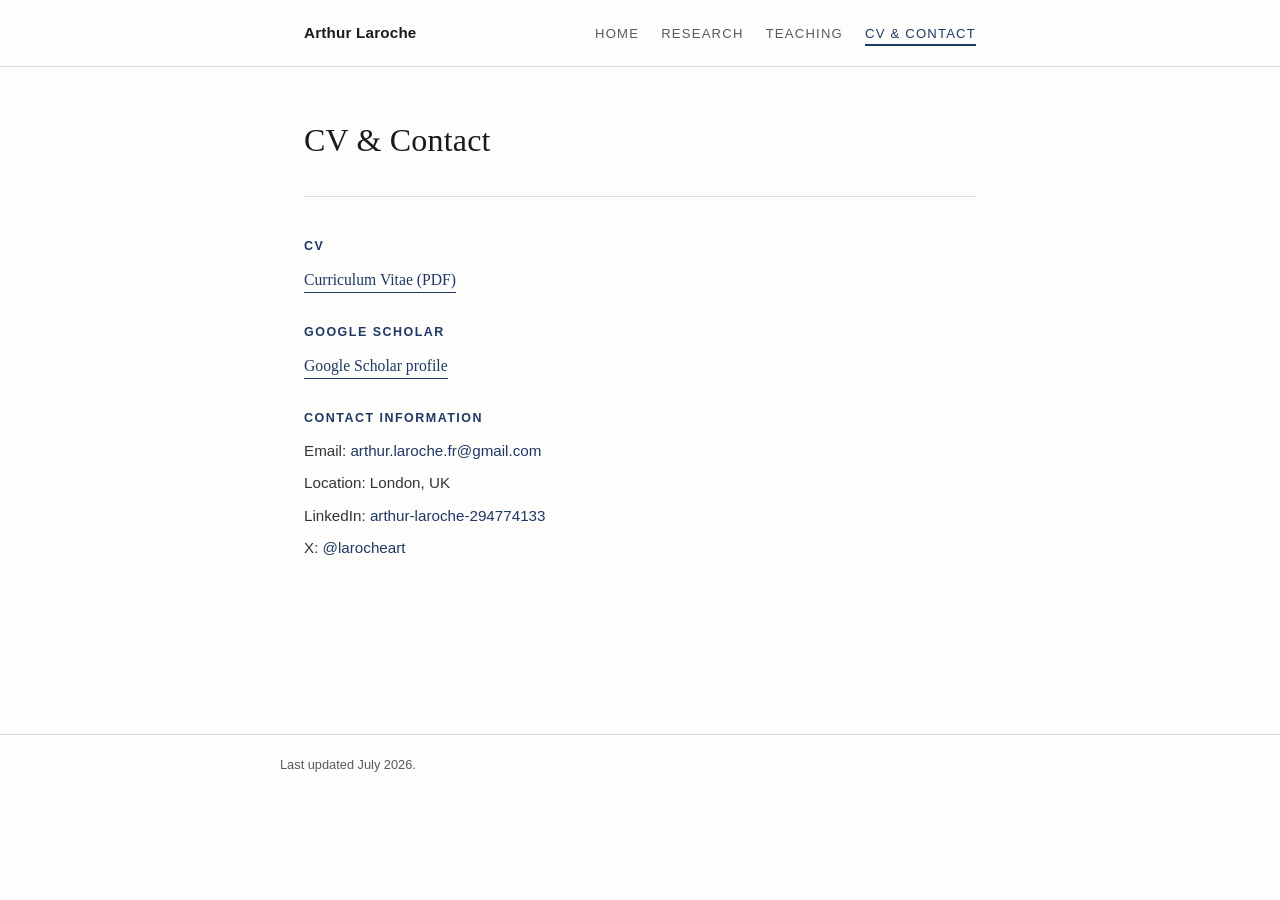
==== cv-contact.html @ 4a1773eb "Add files via upload" ====
<!DOCTYPE html>
<html lang="en">
<head>
<meta charset="UTF-8">
<meta name="viewport" content="width=device-width, initial-scale=1.0">
<title>CV &amp; Contact &middot; Arthur Laroche</title>
<link rel="stylesheet" href="style.css">
</head>
<body>

<nav class="site-nav">
  <div class="nav-inner">
    <a class="nav-name" href="https://arthurlaroche.github.io/">Arthur Laroche</a>
    <ul>
      <li><a class="nav-link" href="index.html">Home</a></li>
      <li><a class="nav-link" href="research.html">Research</a></li>
      <li><a class="nav-link" href="teaching.html">Teaching</a></li>
      <li><a class="nav-link active" href="cv-contact.html">CV &amp; Contact</a></li>
    </ul>
  </div>
</nav>

<div class="wrap">

  <header class="page-header">
    <h1>CV &amp; Contact</h1>
  </header>

  <div class="cv-block">
    <h2>CV</h2>
    <a class="file-link" href="cv.pdf">Curriculum Vitae (PDF)</a>
  </div>

  <div class="cv-block">
    <h2>Google Scholar</h2>
    <a class="file-link" href="#">Google Scholar profile</a>
  </div>

  <div class="cv-block">
    <h2>Contact Information</h2>
    <div class="contact-list">
      <div>Email: <a href="mailto:arthur.laroche.fr@gmail.com">arthur.laroche.fr@gmail.com</a></div>
      <div>Location: London, UK</div>
      <div>LinkedIn: <a href="https://www.linkedin.com/in/arthur-laroche-294774133/">arthur-laroche-294774133</a></div>
      <div>X: <a href="https://x.com/larocheart">@larocheart</a></div>
    </div>
  </div>

</div>

<footer class="site-footer">
  <div class="wrap" style="padding: 0;">Last updated July 2026.</div>
</footer>

</body>
</html>
---- style.css ----
:root {
  --ink: #1a1a1a;
  --muted: #5a5a5a;
  --line: #dddddd;
  --accent: #1F3864;
  --bg: #fdfdfc;
}
* { box-sizing: border-box; }
body {
  margin: 0;
  font-family: Georgia, 'Times New Roman', serif;
  color: var(--ink);
  background: var(--bg);
  line-height: 1.6;
}
.wrap {
  max-width: 720px;
  margin: 0 auto;
  padding: 48px 24px 96px;
}

/* Nav */
nav.site-nav {
  border-bottom: 1px solid var(--line);
}
nav.site-nav .nav-inner {
  max-width: 720px;
  margin: 0 auto;
  padding: 20px 24px;
  display: flex;
  align-items: center;
  justify-content: space-between;
  font-family: Helvetica, Arial, sans-serif;
}
nav.site-nav .nav-name {
  font-size: 0.95rem;
  font-weight: 700;
  color: var(--ink);
  text-decoration: none;
  letter-spacing: 0.2px;
}
nav.site-nav ul {
  list-style: none;
  display: flex;
  gap: 22px;
  margin: 0;
  padding: 0;
}
nav.site-nav a.nav-link {
  color: var(--muted);
  text-decoration: none;
  font-size: 0.82rem;
  text-transform: uppercase;
  letter-spacing: 1.2px;
  padding-bottom: 3px;
  border-bottom: 2px solid transparent;
}
nav.site-nav a.nav-link:hover {
  color: var(--accent);
}
nav.site-nav a.nav-link.active {
  color: var(--accent);
  border-bottom: 2px solid var(--accent);
}

/* Header block (page title area) — used on Research / Teaching / CV pages */
header.page-header {
  margin-bottom: 40px;
  padding-bottom: 24px;
  border-bottom: 1px solid var(--line);
}
h1 {
  font-size: 2rem;
  margin: 0 0 6px;
  font-weight: 500;
  letter-spacing: 0.2px;
}
.role {
  color: var(--muted);
  font-size: 1.05rem;
  margin: 0 0 14px;
}
.contact {
  font-family: Helvetica, Arial, sans-serif;
  font-size: 0.9rem;
  color: var(--muted);
}
.contact a {
  color: var(--accent);
  text-decoration: none;
}
.contact a:hover { text-decoration: underline; }
.contact span:not(:last-child)::after {
  content: "  \00b7  ";
  color: var(--line);
}

/* Home page hero */
.hero {
  display: flex;
  align-items: flex-start;
  gap: 28px;
  margin-bottom: 8px;
  padding-bottom: 32px;
  border-bottom: 1px solid var(--line);
}
.avatar-placeholder {
  flex: 0 0 auto;
  width: 112px;
  height: 112px;
  border-radius: 50%;
  border: 1px dashed var(--line);
  background: #f2f1ee;
  display: flex;
  align-items: center;
  justify-content: center;
  font-family: Helvetica, Arial, sans-serif;
  font-size: 0.72rem;
  text-transform: uppercase;
  letter-spacing: 1px;
  color: var(--muted);
  text-align: center;
}
.hero-copy { flex: 1 1 auto; min-width: 0; }
.hero-name {
  font-size: 1.6rem;
  margin: 0 0 4px;
  font-weight: 500;
  letter-spacing: 0.2px;
}
.hero-role {
  color: var(--muted);
  font-size: 1rem;
  margin: 0 0 14px;
}
.hero-copy p { font-size: 0.98rem; }
.hero-links {
  font-family: Helvetica, Arial, sans-serif;
  font-size: 0.85rem;
  margin-top: 6px;
}
.hero-links a {
  color: var(--accent);
  text-decoration: none;
}
.hero-links a:hover { text-decoration: underline; }

@media (max-width: 480px) {
  .hero { flex-direction: column; align-items: center; text-align: center; }
  .hero-links { text-align: center; }
}

/* CV & Contact page */
.cv-block { margin-bottom: 30px; }
.cv-block h2 { margin-bottom: 10px; }
.cv-block a.file-link {
  display: inline-block;
  color: var(--accent);
  text-decoration: none;
  border-bottom: 1px solid var(--accent);
  font-size: 0.98rem;
}
.cv-block a.file-link:hover { opacity: 0.75; }
.contact-list {
  font-family: Helvetica, Arial, sans-serif;
  font-size: 0.95rem;
  color: #333;
}
.contact-list div { margin-bottom: 8px; }
.contact-list a { color: var(--accent); text-decoration: none; }
.contact-list a:hover { text-decoration: underline; }

section {
  margin-bottom: 36px;
}
h2 {
  font-family: Helvetica, Arial, sans-serif;
  font-size: 0.78rem;
  text-transform: uppercase;
  letter-spacing: 1.5px;
  color: var(--accent);
  margin: 0 0 14px;
}
p { margin: 0 0 12px; }

.paper { margin-bottom: 28px; }
.paper-title { font-weight: 700; margin-bottom: 3px; }
.paper-meta {
  font-style: italic;
  color: var(--muted);
  font-size: 0.92rem;
  margin-bottom: 8px;
}
.paper-abstract { font-size: 0.95rem; color: #333; }
.paper-tag {
  display: inline-block;
  font-family: Helvetica, Arial, sans-serif;
  font-size: 0.7rem;
  text-transform: uppercase;
  letter-spacing: 1px;
  color: var(--accent);
  border: 1px solid var(--accent);
  border-radius: 3px;
  padding: 2px 7px;
  margin-bottom: 10px;
}

ul.plain { margin: 0; padding-left: 18px; }
ul.plain li { margin-bottom: 8px; }

.teach-entry { margin-bottom: 22px; }
.teach-title { font-weight: 700; margin-bottom: 2px; }
.teach-meta {
  font-style: italic;
  color: var(--muted);
  font-size: 0.92rem;
  margin-bottom: 6px;
}
.teach-desc { font-size: 0.95rem; color: #333; }

footer.site-footer {
  margin-top: 48px;
  padding-top: 20px;
  border-top: 1px solid var(--line);
  font-family: Helvetica, Arial, sans-serif;
  font-size: 0.8rem;
  color: var(--muted);
}
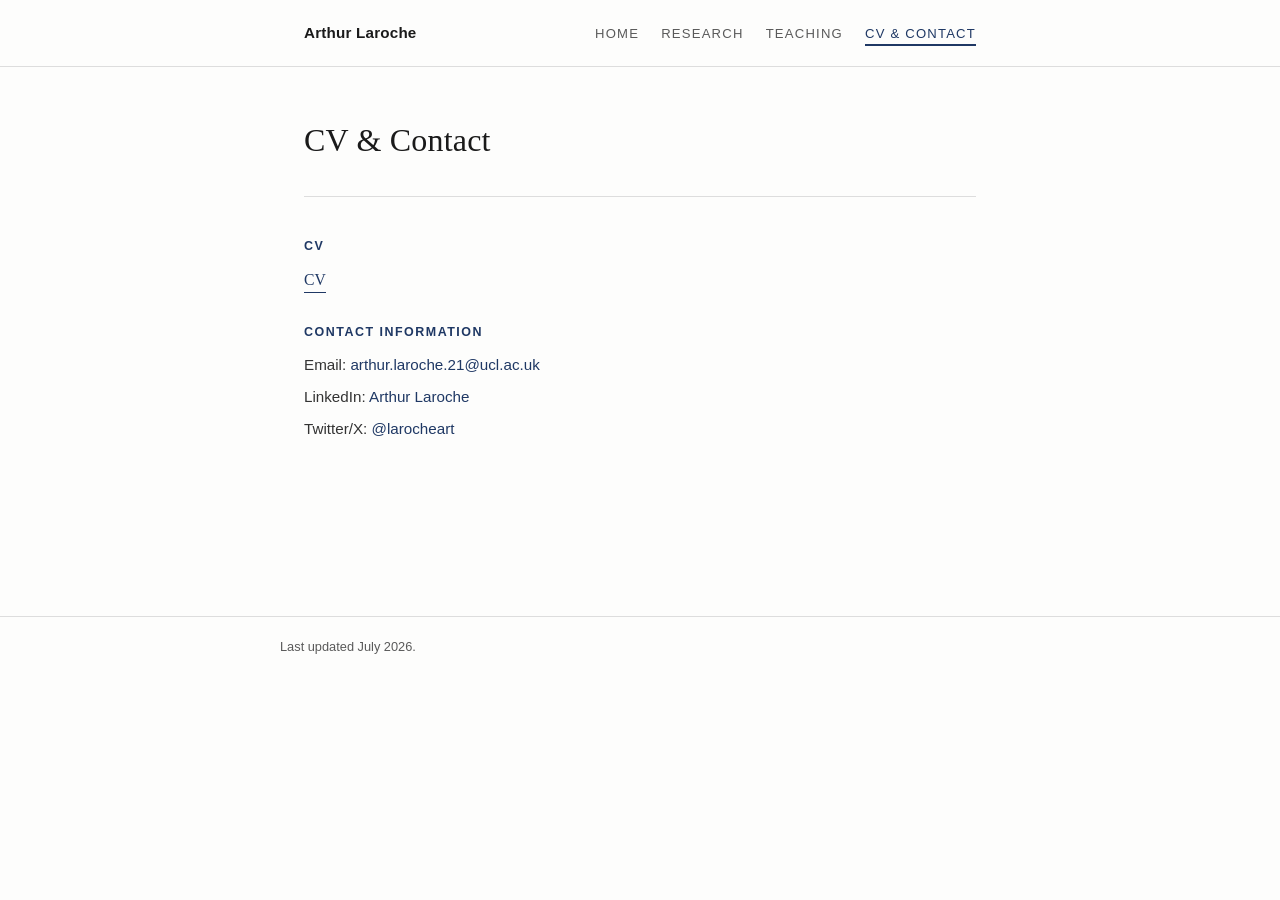
==== commit 3f028398: "Update cv-contact.html" ====
--- a/cv-contact.html
+++ b/cv-contact.html
@@ -28,21 +28,15 @@
 
   <div class="cv-block">
     <h2>CV</h2>
-    <a class="file-link" href="cv.pdf">Curriculum Vitae (PDF)</a>
-  </div>
-
-  <div class="cv-block">
-    <h2>Google Scholar</h2>
-    <a class="file-link" href="#">Google Scholar profile</a>
+    <a class="file-link" href="cv.pdf" target="_blank" rel="noopener noreferrer">CV</a>
   </div>
 
   <div class="cv-block">
     <h2>Contact Information</h2>
     <div class="contact-list">
-      <div>Email: <a href="mailto:arthur.laroche.fr@gmail.com">arthur.laroche.fr@gmail.com</a></div>
-      <div>Location: London, UK</div>
-      <div>LinkedIn: <a href="https://www.linkedin.com/in/arthur-laroche-294774133/">arthur-laroche-294774133</a></div>
-      <div>X: <a href="https://x.com/larocheart">@larocheart</a></div>
+      <div>Email: <a href="mailto:arthur.laroche.21@ucl.ac.uk">arthur.laroche.21@ucl.ac.uk</a></div>
+      <div>LinkedIn: <a href="https://www.linkedin.com/in/arthur-laroche-294774133/">Arthur Laroche</a></div>
+      <div>Twitter/X: <a href="https://x.com/larocheart">@larocheart</a></div>
     </div>
   </div>
 
--- a/style.css
+++ b/style.css
@@ -191,7 +191,7 @@
   font-size: 0.92rem;
   margin-bottom: 8px;
 }
-.paper-abstract { font-size: 0.95rem; color: #333; }
+.paper-abstract { font-size: 0.85rem; color: #333; }
 .paper-tag {
   display: inline-block;
   font-family: Helvetica, Arial, sans-serif;
